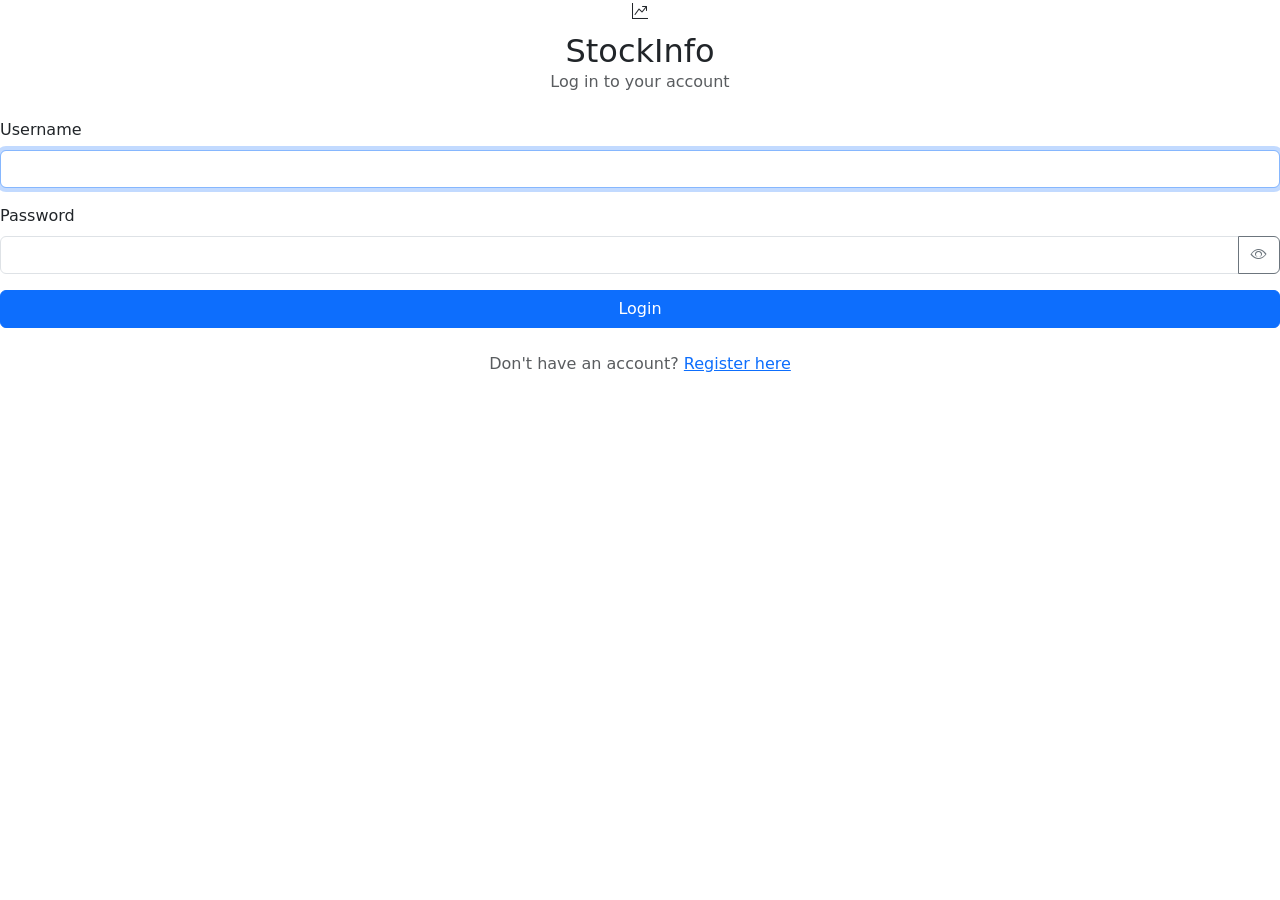
==== stockinfo-frontend/index.html @ d9d289ce "Initial commit - StockInfo project" ====
<!DOCTYPE html>
<html lang="en">
<head>
<meta charset="UTF-8">
<meta name="viewport" content="width=device-width, initial-scale=1.0">
<title>Login | StockInfo</title>
<link href="https://cdn.jsdelivr.net/npm/bootstrap@5.3.3/dist/css/bootstrap.min.css" rel="stylesheet">
<link rel="stylesheet" href="https://cdn.jsdelivr.net/npm/bootstrap-icons@1.11.3/font/bootstrap-icons.css">
<link rel="stylesheet" href="css/style.css">
</head>
<body>

<div class="auth-wrapper">
  <div class="auth-card">
    <div class="text-center mb-4">
      <i class="bi bi-graph-up-arrow brand-icon"></i>
      <h2 class="mt-2 mb-0">Stock<span style="color:var(--primary)">Info</span></h2>
      <p class="text-muted mb-0">Log in to your account</p>
    </div>

    <div id="loginError" class="alert alert-danger d-none" role="alert"></div>

    <form id="loginForm">
      <div class="mb-3">
        <label class="form-label">Username</label>
        <input type="text" class="form-control" id="username" required autofocus>
      </div>
      <div class="mb-3">
        <label class="form-label">Password</label>
        <div class="input-group">
          <input type="password" class="form-control" id="password" required>
          <button class="btn btn-outline-secondary" type="button" id="togglePassword" tabindex="-1">
            <i class="bi bi-eye" id="togglePasswordIcon"></i>
          </button>
        </div>
      </div>
      <button type="submit" class="btn btn-primary w-100" id="loginBtn">
        <span id="loginBtnText">Login</span>
        <span id="loginSpinner" class="spinner-border spinner-border-sm d-none ms-1"></span>
      </button>
    </form>

    <p class="text-center mt-4 mb-0 text-muted">
      Don't have an account? <a href="register.html">Register here</a>
    </p>
  </div>
</div>

<script src="https://cdn.jsdelivr.net/npm/bootstrap@5.3.3/dist/js/bootstrap.bundle.min.js"></script>
<script src="js/api.js"></script>
<script>
  if (Auth.isLoggedIn()) {
    window.location.href = "dashboard.html";
  }

  document.getElementById("togglePassword").addEventListener("click", () => {
    const pwd = document.getElementById("password");
    const icon = document.getElementById("togglePasswordIcon");
    const isHidden = pwd.type === "password";
    pwd.type = isHidden ? "text" : "password";
    icon.className = isHidden ? "bi bi-eye-slash" : "bi bi-eye";
  });

  document.getElementById("loginForm").addEventListener("submit", async (e) => {
    e.preventDefault();

    const errorBox = document.getElementById("loginError");
    const btn = document.getElementById("loginBtn");
    const btnText = document.getElementById("loginBtnText");
    const spinner = document.getElementById("loginSpinner");

    errorBox.classList.add("d-none");
    btn.disabled = true;
    btnText.textContent = "Logging in...";
    spinner.classList.remove("d-none");

    try {
      const username = document.getElementById("username").value.trim();
      const password = document.getElementById("password").value;
      await Auth.login(username, password);
      window.location.href = "dashboard.html";
    } catch (err) {
      errorBox.textContent = err.message || "Login failed. Please check your credentials.";
      errorBox.classList.remove("d-none");
      btn.disabled = false;
      btnText.textContent = "Login";
      spinner.classList.add("d-none");
    }
  });
</script>
</body>
</html>
---- stockinfo-frontend/css/style.css ----
/* Live price flash animation (used on the Market page for live-feel updates) */
.price-cell {
  transition: background-color 0.3s ease;
  border-radius: 4px;
  padding: 2px 6px;
}
.flash-green { animation: flashGreen 1.2s ease; }
.flash-red { animation: flashRed 1.2s ease; }
@keyframes flashGreen {
  0% { background-color: rgba(22, 163, 74, 0.35); }
  100% { background-color: transparent; }
}
@keyframes flashRed {
  0% { background-color: rgba(220, 38, 38, 0.35); }
  100% { background-color: transparent; }
}

.live-dot {
  display: inline-block;
  width: 8px;
  height: 8px;
  background: #16a34a;
  border-radius: 50%;
  animation: pulseDot 1.5s infinite;
}
@keyframes pulseDot {
  0% { box-shadow: 0 0 0 0 rgba(22, 163, 74, 0.5); }
  70% { box-shadow: 0 0 0 6px rgba(22, 163, 74, 0); }
  100% { box-shadow: 0 0 0 0 rgba(22, 163, 74, 0); }
}
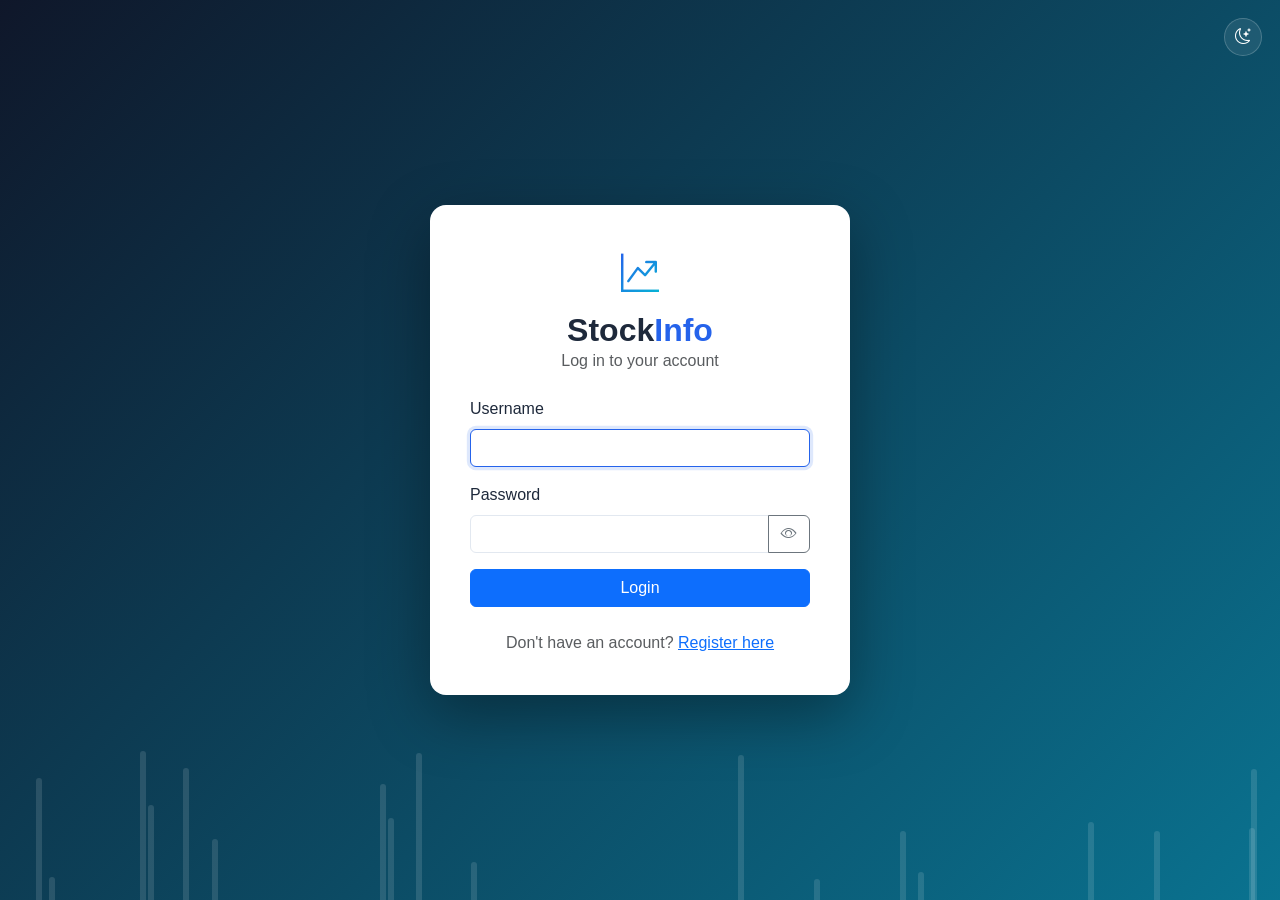
==== commit 852f3654: "Fix production API URL" ====
--- a/stockinfo-frontend/index.html
+++ b/stockinfo-frontend/index.html
@@ -1,16 +1,22 @@
 <!DOCTYPE html>
 <html lang="en">
 <head>
-<meta charset="UTF-8">
-<meta name="viewport" content="width=device-width, initial-scale=1.0">
-<title>Login | StockInfo</title>
-<link href="https://cdn.jsdelivr.net/npm/bootstrap@5.3.3/dist/css/bootstrap.min.css" rel="stylesheet">
-<link rel="stylesheet" href="https://cdn.jsdelivr.net/npm/bootstrap-icons@1.11.3/font/bootstrap-icons.css">
-<link rel="stylesheet" href="css/style.css">
+  <meta charset="UTF-8">
+  <meta name="viewport" content="width=device-width, initial-scale=1.0">
+  <title>Login | StockInfo</title>
+  <link href="https://cdn.jsdelivr.net/npm/bootstrap@5.3.3/dist/css/bootstrap.min.css" rel="stylesheet">
+  <link rel="stylesheet" href="https://cdn.jsdelivr.net/npm/bootstrap-icons@1.11.3/font/bootstrap-icons.css">
+  <link rel="stylesheet" href="css/style.css">
 </head>
 <body>
 
 <div class="auth-wrapper">
+  <div class="auth-bg-bars" id="authBgBars"></div>
+
+  <button class="theme-toggle-btn theme-toggle-floating" onclick="Theme.toggle()" title="Toggle dark/light mode">
+    <i class="bi bi-moon-stars theme-toggle-icon"></i>
+  </button>
+
   <div class="auth-card">
     <div class="text-center mb-4">
       <i class="bi bi-graph-up-arrow brand-icon"></i>
@@ -52,6 +58,24 @@
   if (Auth.isLoggedIn()) {
     window.location.href = "dashboard.html";
   }
+  Theme.updateIcons();
+
+  (function renderBars() {
+    const container = document.getElementById("authBgBars");
+    const count = 18;
+    for (let i = 0; i < count; i++) {
+      const bar = document.createElement("span");
+      const left = Math.random() * 100;
+      const height = 40 + Math.random() * 140;
+      const delay = Math.random() * 8;
+      const duration = 6 + Math.random() * 6;
+      bar.style.left = `${left}%`;
+      bar.style.height = `${height}px`;
+      bar.style.animationDelay = `${delay}s`;
+      bar.style.animationDuration = `${duration}s`;
+      container.appendChild(bar);
+    }
+  })();
 
   document.getElementById("togglePassword").addEventListener("click", () => {
     const pwd = document.getElementById("password");
@@ -89,4 +113,4 @@
   });
 </script>
 </body>
-</html>
+</html>
--- a/stockinfo-frontend/css/style.css
+++ b/stockinfo-frontend/css/style.css
@@ -1,4 +1,255 @@
-/* Live price flash animation (used on the Market page for live-feel updates) */
+/* ==================== THEME SYSTEM ==================== */
+:root {
+  --primary: #2563eb;
+  --primary-dark: #1d4ed8;
+  --primary-light: #60a5fa;
+  --green: #16a34a;
+  --red: #dc2626;
+
+  --bg-body: #f4f6fa;
+  --bg-card: #ffffff;
+  --bg-navbar: #0f172a;
+  --bg-hover: #f1f5f9;
+  --bg-input: #ffffff;
+
+  --text-main: #1e293b;
+  --text-muted: #64748b;
+  --border-color: #e2e8f0;
+}
+
+[data-theme="dark"] {
+  --bg-body: #0b1220;
+  --bg-card: #161f32;
+  --bg-navbar: #05070d;
+  --bg-hover: #1e293b;
+  --bg-input: #1e293b;
+
+  --text-main: #e2e8f0;
+  --text-muted: #94a3b8;
+  --border-color: #2d3b52;
+}
+
+* { transition: background-color 0.25s ease, color 0.25s ease, border-color 0.25s ease; }
+
+body {
+  background-color: var(--bg-body);
+  color: var(--text-main);
+  font-family: 'Segoe UI', Roboto, Arial, sans-serif;
+}
+
+.theme-toggle-btn {
+  width: 38px;
+  height: 38px;
+  border-radius: 50%;
+  border: 1px solid rgba(255,255,255,0.2);
+  background: rgba(255,255,255,0.08);
+  color: #fff;
+  display: flex;
+  align-items: center;
+  justify-content: center;
+  cursor: pointer;
+}
+.theme-toggle-btn:hover { background: rgba(255,255,255,0.18); }
+.theme-toggle-floating {
+  position: fixed;
+  top: 18px;
+  right: 18px;
+  z-index: 1055;
+}
+
+.navbar-brand {
+  font-weight: 700;
+  letter-spacing: 0.5px;
+}
+.navbar-brand span {
+  color: var(--primary-light);
+}
+
+.card {
+  border: none;
+  border-radius: 12px;
+  background-color: var(--bg-card);
+  color: var(--text-main);
+  box-shadow: 0 2px 10px rgba(0,0,0,0.08);
+}
+.stat-card {
+  border-radius: 14px;
+  padding: 20px;
+  color: #fff;
+  background: linear-gradient(135deg, #2563eb, #1d4ed8);
+}
+.stat-card.green { background: linear-gradient(135deg, #16a34a, #0f7c38); }
+.stat-card.red { background: linear-gradient(135deg, #dc2626, #a71d1d); }
+.stat-card.dark { background: linear-gradient(135deg, #1e293b, #0b1220); }
+
+.stat-card .stat-label {
+  font-size: 0.8rem;
+  opacity: 0.85;
+  text-transform: uppercase;
+  letter-spacing: 0.5px;
+}
+.stat-card .stat-value {
+  font-size: 1.6rem;
+  font-weight: 700;
+}
+
+.text-gain { color: var(--green) !important; font-weight: 600; }
+.text-loss { color: var(--red) !important; font-weight: 600; }
+
+.badge-buy { background-color: var(--green); }
+.badge-hold { background-color: #d97706; }
+.badge-sell { background-color: var(--red); }
+
+.auth-wrapper {
+  min-height: 100vh;
+  display: flex;
+  align-items: center;
+  justify-content: center;
+  position: relative;
+  overflow: hidden;
+  background: linear-gradient(-45deg, #0f172a, #1d4ed8, #0891b2, #0f172a);
+  background-size: 400% 400%;
+  animation: gradientFlow 15s ease infinite;
+}
+@keyframes gradientFlow {
+  0% { background-position: 0% 50%; }
+  50% { background-position: 100% 50%; }
+  100% { background-position: 0% 50%; }
+}
+
+.auth-bg-bars {
+  position: absolute;
+  inset: 0;
+  overflow: hidden;
+  pointer-events: none;
+}
+.auth-bg-bars span {
+  position: absolute;
+  bottom: -20px;
+  width: 6px;
+  border-radius: 3px;
+  background: rgba(255,255,255,0.12);
+  animation: floatUp 8s ease-in infinite;
+}
+@keyframes floatUp {
+  0% { transform: translateY(0); opacity: 0; }
+  10% { opacity: 1; }
+  100% { transform: translateY(-120vh); opacity: 0; }
+}
+
+.auth-card {
+  width: 100%;
+  max-width: 420px;
+  background: var(--bg-card);
+  color: var(--text-main);
+  border-radius: 16px;
+  padding: 40px;
+  box-shadow: 0 20px 60px rgba(0,0,0,0.35);
+  position: relative;
+  z-index: 2;
+  animation: cardRise 0.6s ease;
+}
+@keyframes cardRise {
+  from { opacity: 0; transform: translateY(20px); }
+  to { opacity: 1; transform: translateY(0); }
+}
+.auth-card h2 {
+  font-weight: 700;
+}
+.auth-card .brand-icon {
+  font-size: 2.4rem;
+  background: linear-gradient(135deg, var(--primary), #06b6d4);
+  -webkit-background-clip: text;
+  -webkit-text-fill-color: transparent;
+}
+.auth-card .form-control {
+  background-color: var(--bg-input);
+  color: var(--text-main);
+  border-color: var(--border-color);
+}
+.auth-card .form-control:focus {
+  border-color: var(--primary);
+  box-shadow: 0 0 0 0.2rem rgba(37, 99, 235, 0.15);
+}
+
+.table {
+  color: var(--text-main);
+}
+.table > :not(caption) > * > * {
+  background-color: transparent;
+  color: inherit;
+  border-bottom-color: var(--border-color);
+}
+.table td, .table th {
+  vertical-align: middle;
+}
+.table-hover tbody tr:hover {
+  background-color: var(--bg-hover);
+  cursor: pointer;
+}
+
+.form-control, .form-select {
+  background-color: var(--bg-input);
+  color: var(--text-main);
+  border-color: var(--border-color);
+}
+.form-control:focus, .form-select:focus {
+  background-color: var(--bg-input);
+  color: var(--text-main);
+}
+
+.stock-symbol {
+  font-weight: 700;
+  letter-spacing: 0.3px;
+}
+
+.spinner-wrap {
+  display: flex;
+  justify-content: center;
+  padding: 40px 0;
+}
+
+.sidebar {
+  min-height: calc(100vh - 56px);
+  background: var(--bg-navbar);
+  padding-top: 20px;
+}
+.sidebar a {
+  display: block;
+  color: #cbd5e1;
+  padding: 12px 20px;
+  text-decoration: none;
+  border-left: 3px solid transparent;
+  font-size: 0.95rem;
+}
+.sidebar a:hover, .sidebar a.active {
+  background: rgba(255,255,255,0.05);
+  color: #fff;
+  border-left-color: var(--primary);
+}
+.sidebar a i {
+  width: 22px;
+  display: inline-block;
+}
+
+.main-content {
+  padding: 24px;
+}
+
+.page-title {
+  font-weight: 700;
+  margin-bottom: 4px;
+  color: var(--text-main);
+}
+.page-subtitle {
+  color: var(--text-muted);
+  margin-bottom: 24px;
+}
+
+@media (max-width: 768px) {
+  .sidebar { min-height: auto; }
+}
+
 .price-cell {
   transition: background-color 0.3s ease;
   border-radius: 4px;
